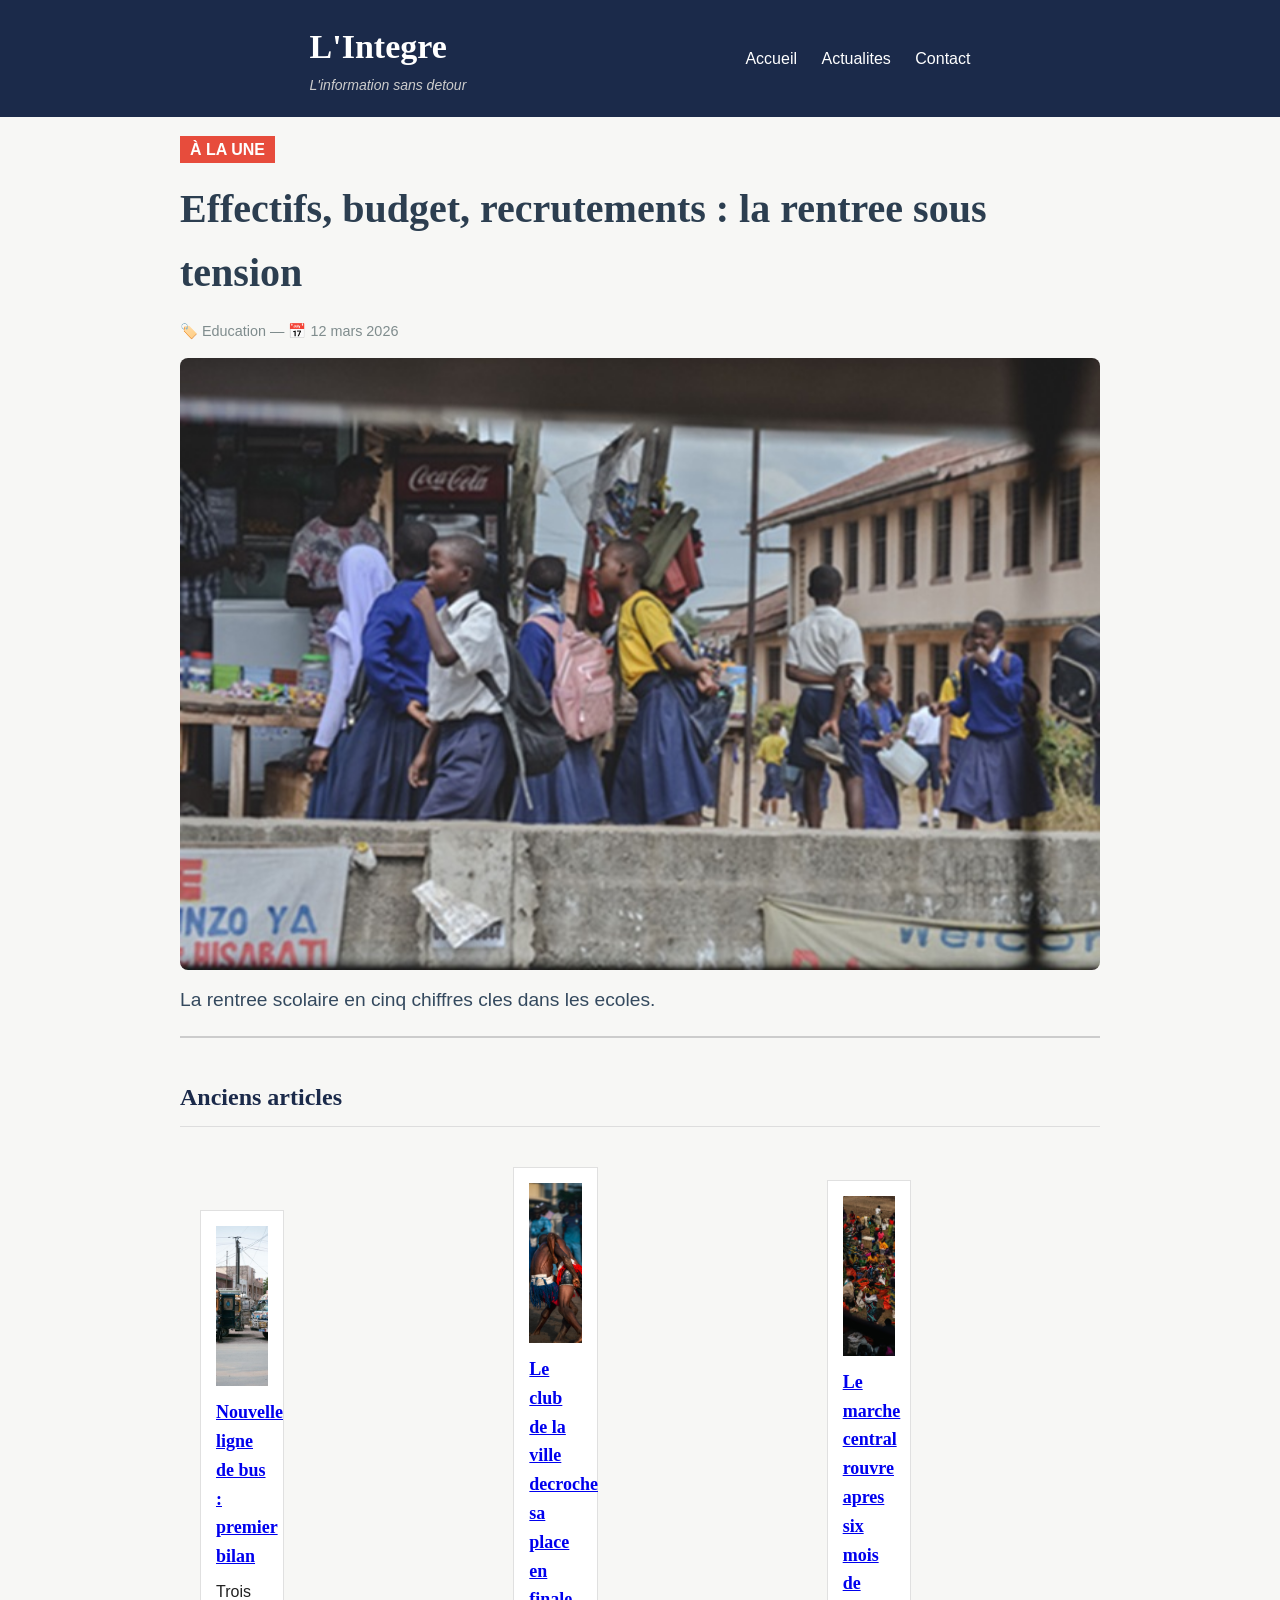
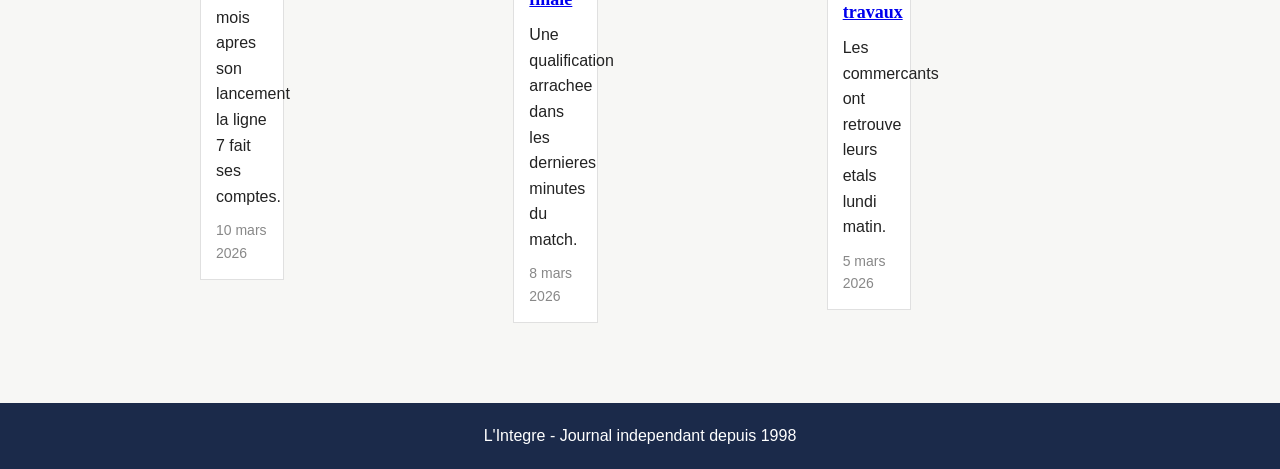
==== site/index.html @ 699bea13 "Feat: Ajout du script de génération et des pages HTML du site" ====
<!DOCTYPE html>
<html lang="fr"> 
    <head> 
        <meta charset="utf-8"> 
        <meta name="viewport" content="width=device-width, initial-scale=1"> 
        <title>Accueil - L'Intègre</title> 
        <link rel="stylesheet" href="style.css"> 
    </head> 
    <body> 
        <header class="site-header"> 
            <div class="conteneur entete"> 
                <div class="marque"> 
                    <h1 class="logo">L'Integre</h1> 
                    <p class="slogan">L'information sans detour</p> 
                </div> 
                <nav class="nav"> 
                    <a href="index.html">Accueil</a> 
                    <a href="actualites.html">Actualites</a> 
                    <a href="contact.html">Contact</a> 
                </nav> 
            </div> 
        </header> 
        
        
    <main class="conteneur">
        
    <section class="une" style="margin-bottom: 40px; border-bottom: 2px solid #ccc; padding-bottom: 20px;">
        <span class="badge" style="background: #e74c3c; color: white; padding: 5px 10px; font-weight: bold;">À LA UNE</span>
        <h2 style="font-size: 2.5em; margin: 15px 0;">
            <a href="articles/effectifs-budget-recrutements-la-rentree-sous-tension.html" style="color: #2c3e50; text-decoration: none;">Effectifs, budget, recrutements : la rentree sous tension</a>
        </h2>
        <p style="color: #7f8c8d; font-size: 0.9em;">🏷️ Education — 📅 12 mars 2026</p>
        <img src="images/article_1.jpg" alt="Effectifs, budget, recrutements : la rentree sous tension" style="max-width: 100%; height: auto; border-radius: 8px; margin: 15px 0;">
        <p class="chapo" style="font-size: 1.2em; line-height: 1.6; color: #34495e;">La rentree scolaire en cinq chiffres cles dans les ecoles.</p>
    </section>
    
        <h2 style="margin-top: 30px; border-bottom: 1px solid #ddd; padding-bottom: 10px;">Anciens articles</h2>
        <div class="grille-cartes" style="display: grid; grid-template-columns: repeat(auto-fit, minmax(280px, 1fr)); gap: 20px; margin-top: 20px;">
            
        <main class="conteneur"> 
           <article class="carte"> 
            <img src="images/article_2.jpg" alt="Nouvelle ligne de bus : premier bilan">  
            <h3><a href="articles/nouvelle-ligne-de-bus-premier-bilan.html">Nouvelle ligne de bus : premier bilan</a></h3>
            <p>Trois mois apres son lancement la ligne 7 fait ses comptes.</p>
            <p class="date">10 mars 2026</p>
           </article>
        </main>
        
        
        <main class="conteneur"> 
           <article class="carte"> 
            <img src="images/article_3.jpg" alt="Le club de la ville decroche sa place en finale">  
            <h3><a href="articles/le-club-de-la-ville-decroche-sa-place-en-finale.html">Le club de la ville decroche sa place en finale</a></h3>
            <p>Une qualification arrachee dans les dernieres minutes du match.</p>
            <p class="date">8 mars 2026</p>
           </article>
        </main>
        
        
        <main class="conteneur"> 
           <article class="carte"> 
            <img src="images/Une.jpg" alt="Le marche central rouvre apres six mois de travaux">  
            <h3><a href="articles/le-marche-central-rouvre-apres-six-mois-de-travaux.html">Le marche central rouvre apres six mois de travaux</a></h3>
            <p>Les commercants ont retrouve leurs etals lundi matin.</p>
            <p class="date">5 mars 2026</p>
           </article>
        </main>
        
        
        </div>
    </main>
     
        
        <footer class="site-footer"> 
            <div class="conteneur"> 
                <p>L'Integre - Journal independant depuis 1998</p> 
            </div> 
        </footer> 
    </body>
</html>
---- site/style.css ----
/* ===== 1. Bases ===== */
* { 
    margin: 0; 
    padding: 0; 
    box-sizing: border-box;
}
body { 
    font-family: Arial, Helvetica, sans-serif; 
    color: #222222; 
    background-color: #F7F7F5; 
    line-height: 1.6;
}
h1, h2, h3 { 
    font-family: Georgia, serif; 
    color: #1B2A4A;
}
img { 
    max-width: 100%; 
    display: block;
}
.conteneur { 
    width: 960px; 
    max-width: 100%; 
    margin: auto; /* c'est cette ligne qui centre le bloc */ 
    padding: 20px;
}
/* ===== 2. En-tête ===== */
.site-header { 
    background-color: #1B2A4A/* TODO : bleu nuit */; 
    color: #FFFFFF;
}
.site-header p {
    color:#CCCCCC;
    font-style: italic;
}
.entete { 
   display: flex;
   justify-content: space-around;
   align-items: center;
}
.logo { 
    color: #FFFFFF; 
    font-size: 34px;
}
.slogan { 
    color: #1B2A4A; 
    font-style: italic; 
    font-size: 14px;
}
.nav a { 
    color: #FFFFFF; 
    text-decoration: none;
    margin-left: 20px;
}
.nav a:hover{
    color: #C0392B;
    text-decoration: underline;
}
/* ===== 3. La une ===== */
.une { 
    margin-bottom: 40px;
}
.une img { 
    width: 100%;
    height: 340px; 
    object-fit: cover; /* recadre la photo sans la déformer */
}
.une h2 { 
    font-size: 32px;
    margin-top: 16px;
}
.chapo { 
   font-size: 18px;
   color: #555555;
   margin-top: 8px;
}
/* ===== 4. Les cartes ===== */
.cartes { 
    display: flex;
    gap: 20px;
}
.carte { 
    width: 33.33%; 
    background-color: #FFFFFF; 
    border: 1px, solid, #E0E0E0;
    padding: 15px;
}
.carte img { 
    width: 100%; 
    height: 160px; 
    object-fit: cover;
}
.carte h3 { 
    font-size: 18px; 
    margin: 12px 0 8px 0;
}
.date {
    color: #888888;
    font-size: 14px;
    margin-top: 10px;
}
/* ===== 5. Pied de page ===== */
.site-footer { 
    background-color: #1B2A4A;
    color: white;
    margin-top: 40px;
    text-align: center;
}
@media (max-width: 700px) {
     .entete { 
         flex-direction: column;
         text-align: center;
     } 
     .cartes { 
         flex-direction: column;
     } 
     .une img { 
       height: 200px; 
     } 
     .nav a { 
        margin: 0 10px; 
     }
}

/* ===== 7. Page Contact ===== */
.titre-page {
    font-size: 28px;
    margin-bottom: 25px;
    /* TODO : trait rouge sous le titre (border-bottom 3px solid + rouge de la charte, padding-bottom 10px) */
    border-bottom: 3px solid #C0392B;
    padding-bottom: 10px;
}

.formulaire label {
    /* TODO : chaque label sur sa propre ligne (display), 18px d'espace au-dessus, texte en gras (font-weight) */
    display: block;
    margin-top: 18px;
    font-weight: bold;
}

.formulaire input,
.formulaire select,
.formulaire textarea {
    width: 100%;
    padding: 10px;
    border: 1px solid #CCCCCC;
    font-family: Arial, sans-serif;
}

.case label {
    display: inline;
    /* le label de la case reste sur la même ligne */
    font-weight: normal;
}

.case input {
    width: auto;
    /* sinon la case ferait 100% de large */
}

.bouton {
    /* TODO : fond rouge de la charte, texte blanc, aucune bordure (border: none), padding 12px 22px, 20px d'espace au-dessus, font-size 16px, et cursor: pointer */
    background-color: #C0392B;
    color: #FFFFFF;
    border: none;
    padding: 12px 22px;
    margin-top: 20px;
    font-size: 16px;
    cursor: pointer;
}

/* TODO : au survol du bouton (.bouton:hover), un rouge plus sombre : #96281B */
.bouton:hover {
    background-color: #96281B;
}

.tarifs {
    width: 100%;
    border-collapse: collapse;
    /* fusionne les bordures des cellules */
    margin-top: 20px;
}

.tarifs th,
.tarifs td {
    /* TODO : bordure 1px solid #CCCCCC, padding 12px, texte aligné à gauche */
    border: 1px solid #CCCCCC;
    padding: 12px;
    text-align: left;
}

.tarifs th {
    /* TODO : fond bleu nuit, texte blanc */
    background-color: #1B2A4A;
    color: #FFFFFF;
}

/* ===== 8. Page Actualités ===== */
.liste-articles { 
    display: flex; 
    flex-wrap: wrap;
    gap: 20px;
}
.article-item { 
    width: 48%;
    background-color: white;
    border:  1px, solid, #E0E0E0;
    padding: 15px;
}
.article-item img { 
    width: 100%; 
    height: 180px; 
    object-fit: cover; 
    margin-bottom: 10px;
}
@media (max-width: 700px) { 
    .article-item { 
        flex-direction: column;
    }
}
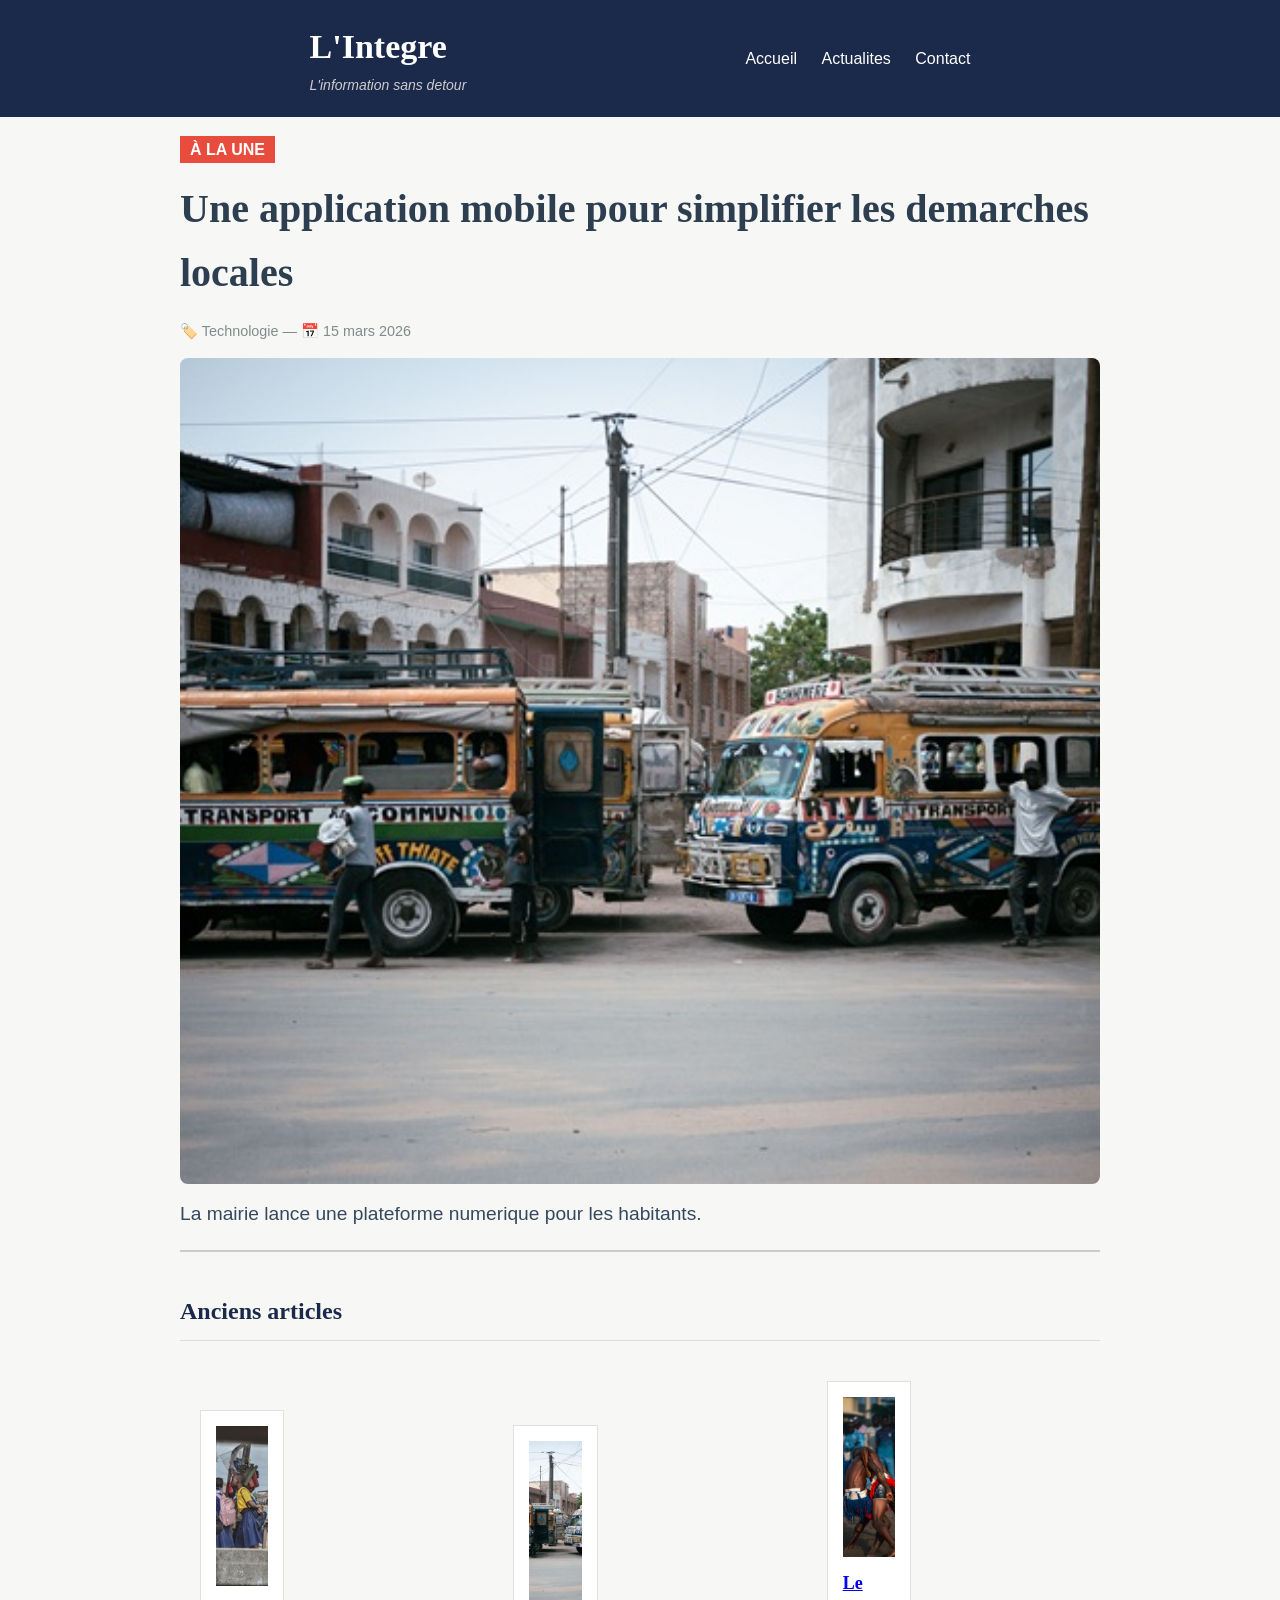
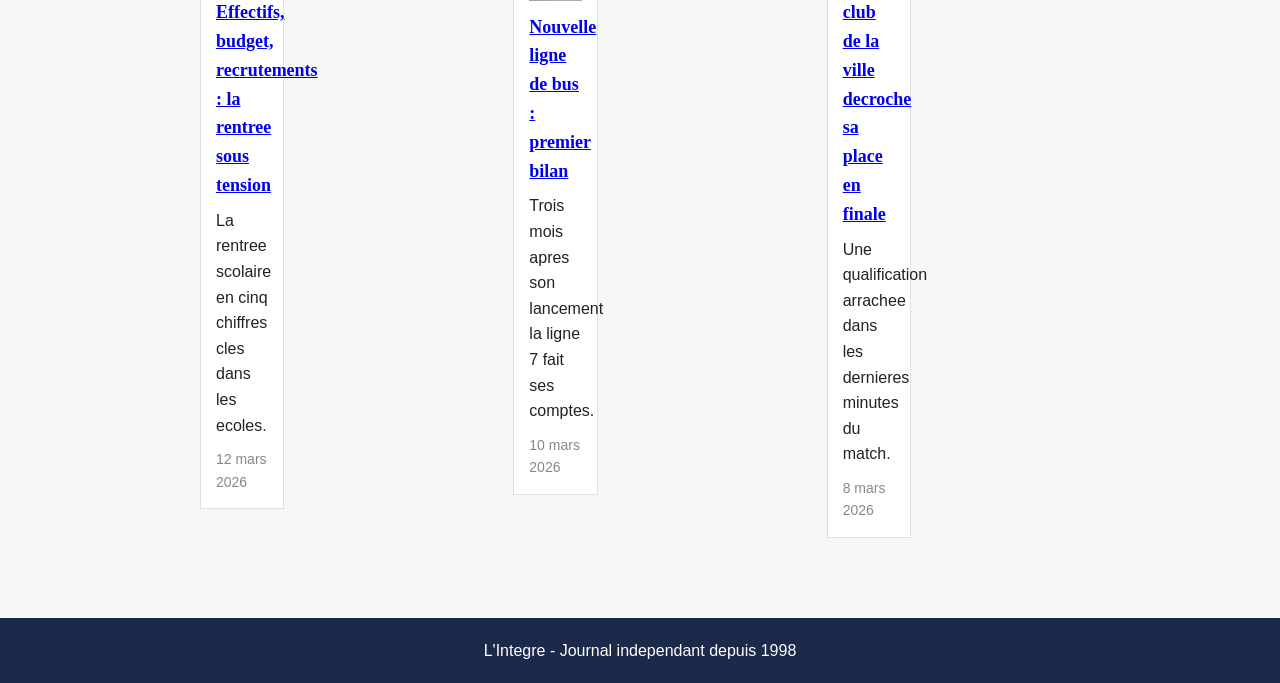
==== commit f6c69db8: "Ajout du septième article" ====
--- a/site/index.html
+++ b/site/index.html
@@ -27,16 +27,26 @@
     <section class="une" style="margin-bottom: 40px; border-bottom: 2px solid #ccc; padding-bottom: 20px;">
         <span class="badge" style="background: #e74c3c; color: white; padding: 5px 10px; font-weight: bold;">À LA UNE</span>
         <h2 style="font-size: 2.5em; margin: 15px 0;">
-            <a href="articles/effectifs-budget-recrutements-la-rentree-sous-tension.html" style="color: #2c3e50; text-decoration: none;">Effectifs, budget, recrutements : la rentree sous tension</a>
+            <a href="articles/une-application-mobile-pour-simplifier-les-demarches-locales.html" style="color: #2c3e50; text-decoration: none;">Une application mobile pour simplifier les demarches locales</a>
         </h2>
-        <p style="color: #7f8c8d; font-size: 0.9em;">🏷️ Education — 📅 12 mars 2026</p>
-        <img src="images/article_1.jpg" alt="Effectifs, budget, recrutements : la rentree sous tension" style="max-width: 100%; height: auto; border-radius: 8px; margin: 15px 0;">
-        <p class="chapo" style="font-size: 1.2em; line-height: 1.6; color: #34495e;">La rentree scolaire en cinq chiffres cles dans les ecoles.</p>
+        <p style="color: #7f8c8d; font-size: 0.9em;">🏷️ Technologie — 📅 15 mars 2026</p>
+        <img src="images/article_2.jpg" alt="Une application mobile pour simplifier les demarches locales" style="max-width: 100%; height: auto; border-radius: 8px; margin: 15px 0;">
+        <p class="chapo" style="font-size: 1.2em; line-height: 1.6; color: #34495e;">La mairie lance une plateforme numerique pour les habitants.</p>
     </section>
     
         <h2 style="margin-top: 30px; border-bottom: 1px solid #ddd; padding-bottom: 10px;">Anciens articles</h2>
         <div class="grille-cartes" style="display: grid; grid-template-columns: repeat(auto-fit, minmax(280px, 1fr)); gap: 20px; margin-top: 20px;">
             
+        <main class="conteneur"> 
+           <article class="carte"> 
+            <img src="images/article_1.jpg" alt="Effectifs, budget, recrutements : la rentree sous tension">  
+            <h3><a href="articles/effectifs-budget-recrutements-la-rentree-sous-tension.html">Effectifs, budget, recrutements : la rentree sous tension</a></h3>
+            <p>La rentree scolaire en cinq chiffres cles dans les ecoles.</p>
+            <p class="date">12 mars 2026</p>
+           </article>
+        </main>
+        
+        
         <main class="conteneur"> 
            <article class="carte"> 
             <img src="images/article_2.jpg" alt="Nouvelle ligne de bus : premier bilan">  
@@ -57,16 +67,6 @@
         </main>
         
         
-        <main class="conteneur"> 
-           <article class="carte"> 
-            <img src="images/Une.jpg" alt="Le marche central rouvre apres six mois de travaux">  
-            <h3><a href="articles/le-marche-central-rouvre-apres-six-mois-de-travaux.html">Le marche central rouvre apres six mois de travaux</a></h3>
-            <p>Les commercants ont retrouve leurs etals lundi matin.</p>
-            <p class="date">5 mars 2026</p>
-           </article>
-        </main>
-        
-        
         </div>
     </main>
      
